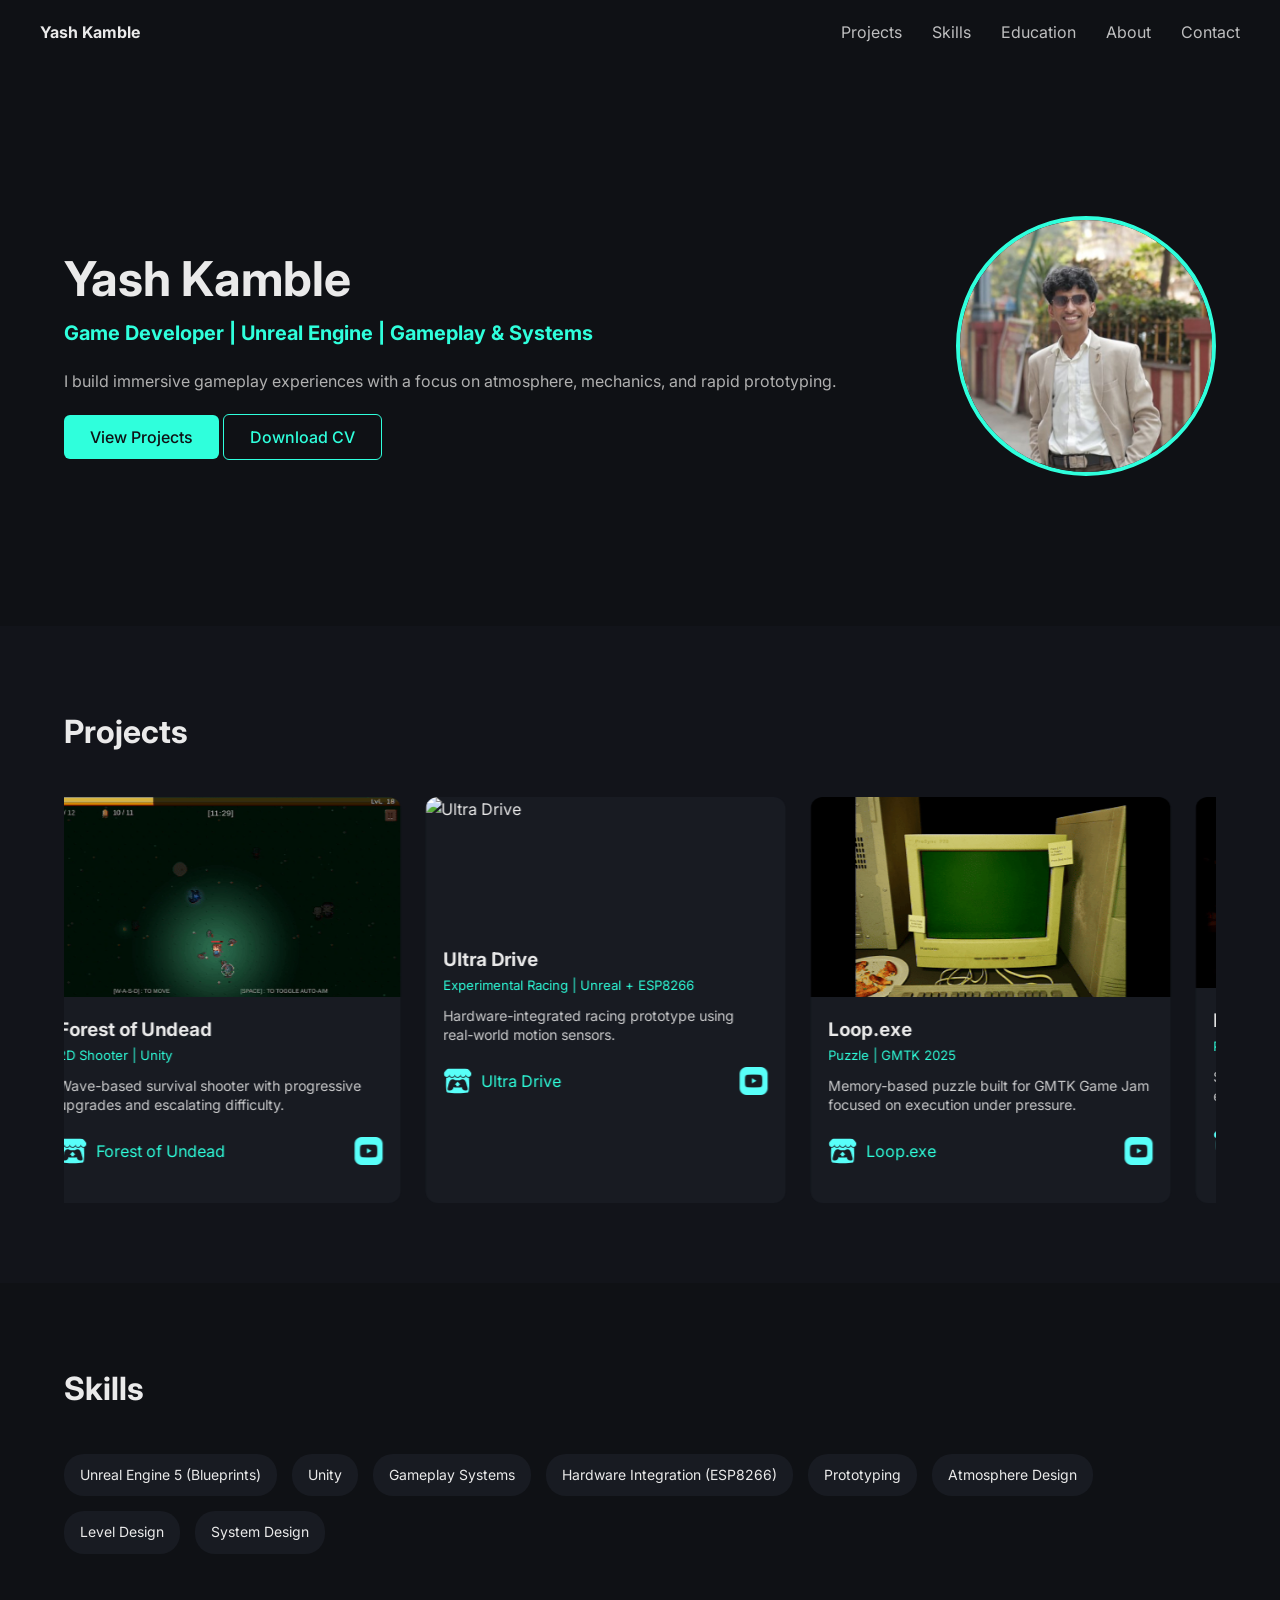
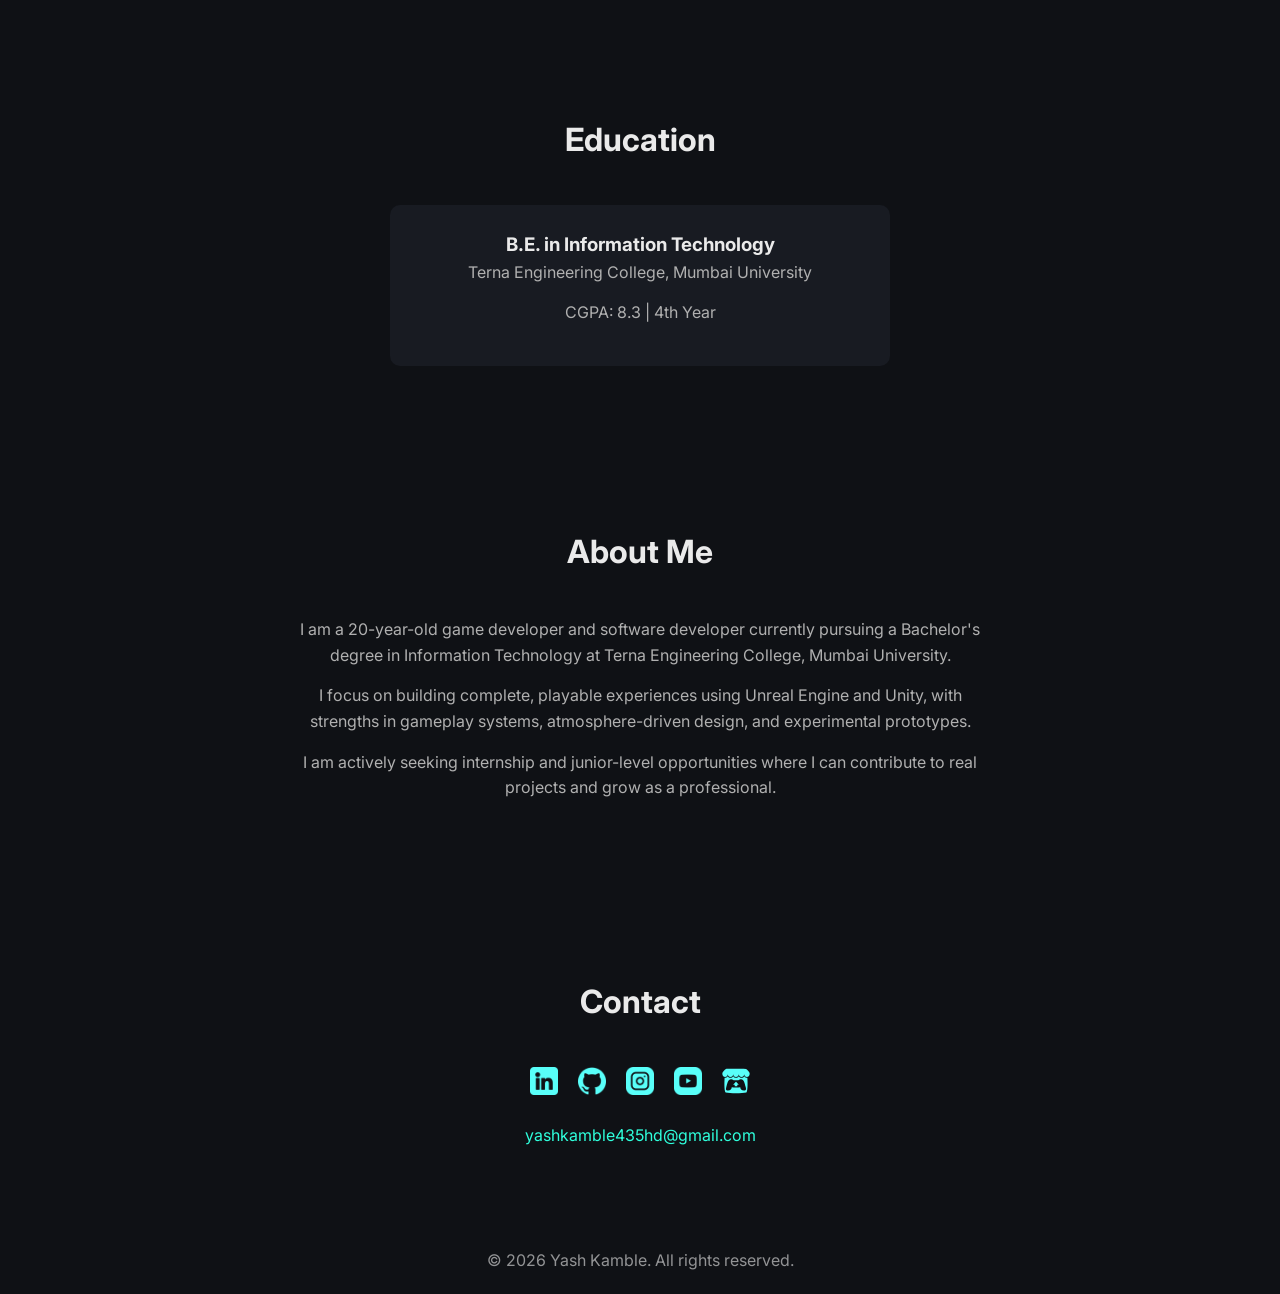
==== Index.html @ ee28f2c1 "Adding and intializing Portfolio Site" ====
<!DOCTYPE html>
<html lang="en">
<head>
    <meta charset="UTF-8">
    <meta name="viewport" content="width=device-width, initial-scale=1.0">
    <title>Yash Kamble | Game Developer</title>
    <link rel="stylesheet" href="style.css">
    <link href="https://fonts.googleapis.com/css2?family=Inter:wght@300;400;500;600;700&display=swap" rel="stylesheet">
</head>
<body>

<!-- NAVBAR -->
<nav class="navbar">
    <div class="container nav-inner">
        <div class="logo">Yash Kamble</div>
        <ul class="nav-links">
            <li><a href="#projects">Projects</a></li>
            <li><a href="#skills">Skills</a></li>
            <li><a href="#education">Education</a></li>
            <li><a href="#about">About</a></li>
            <li><a href="#contact">Contact</a></li>
        </ul>
    </div>
</nav>

<!-- HERO -->
<section class="hero">
    <div class="container hero-inner">
        <div class="hero-left">
            <h1>Yash Kamble</h1>
            <h2>Game Developer | Unreal Engine | Gameplay & Systems</h2>
            <p>I build immersive gameplay experiences with a focus on atmosphere, mechanics, and rapid prototyping.</p>
            <div class="hero-buttons">
                <a href="#projects" class="btn primary">View Projects</a>
                <a href="Documents/Yash_2026_Resume.pdf" class="btn secondary" target="_blank">Download CV</a>
            </div>
        </div>

        <div class="hero-right">
            <div class="profile-wrapper">
                <img src="Imgs/ProfilePic.jpeg" alt="Yash Kamble">
            </div>
        </div>
    </div>
</section>

<!-- PROJECTS -->
<section id="projects" class="projects">
    <div class="container">
        <h2 class="section-title">Projects</h2>

        <div class="projects-wrapper">
            <div class="projects-slider" id="projectsSlider">

                <!-- Forest of Undead -->
                <div class="project-card">
                    <img src="Imgs/Project/FotuGif1.gif" alt="Forest of Undead">
                    <div class="card-content">
                        <h3>Forest of Undead</h3>
                        <p class="project-meta">2D Shooter | Unity</p>
                        <p class="project-desc">
                            Wave-based survival shooter with progressive upgrades and escalating difficulty.
                        </p>
                        <div class="project-links">
                            <div class="itch-link">
                            <a class="social-icons" href="https://old-monkey.itch.io/forest-of-undead" target="_blank"><img src="Icons/Itchio.svg"></a>
                            <a class="social-icons" href="https://old-monkey.itch.io/forest-of-undead" target="_blank">Forest of Undead</a>
                            </div>
                            <a class="social-icons" href="https://www.youtube.com/channel/UCfPYMyD16am0YsGe_Pd9vEw" target="_blank"><img src="Icons/youtube.png"></a>
                        </div>
                        
                    </div>
                </div>

                <!-- Ultra Drive -->
                <div class="project-card">
                    <img src="Imgs/Project/UltraDriveGif1.gif" alt="Ultra Drive">
                    <div class="card-content">
                        <h3>Ultra Drive</h3>
                        <p class="project-meta">Experimental Racing | Unreal + ESP8266</p>
                        <p class="project-desc">
                            Hardware-integrated racing prototype using real-world motion sensors.
                        </p>
                        <div class="project-links">
                            <div class="itch-link">
                            <a class="social-icons" href="https://old-monkey.itch.io/ultra-drive" target="_blank"><img src="Icons/Itchio.svg"></a>
                            <a class="social-icons" href="https://old-monkey.itch.io/ultra-drive" target="_blank">Ultra Drive</a>
                            </div>
                            <a class="social-icons" href="https://www.youtube.com/channel/UCfPYMyD16am0YsGe_Pd9vEw" target="_blank"><img src="Icons/youtube.png"></a>
                        </div>
                    </div>
                </div>

                <!-- Loop.exe -->
                <div class="project-card">
                    <img src="Imgs/Project/Loopexe-Gif1.gif" alt="Loop.exe">
                    <div class="card-content">
                        <h3>Loop.exe</h3>
                        <p class="project-meta">Puzzle | GMTK 2025</p>
                        <p class="project-desc">
                            Memory-based puzzle built for GMTK Game Jam focused on execution under pressure.
                        </p>
                        <div class="project-links">
                            <div class="itch-link">
                            <a class="social-icons" href="https://old-monkey.itch.io/loopexe" target="_blank"><img src="Icons/Itchio.svg"></a>
                            <a class="social-icons" href="https://old-monkey.itch.io/loopexe" target="_blank">Loop.exe</a>
                            </div>
                            <a class="social-icons" href="https://www.youtube.com/channel/UCfPYMyD16am0YsGe_Pd9vEw" target="_blank"><img src="Icons/youtube.png"></a>
                        </div>
                    </div>
                </div>

                <!-- Hello Owner -->
                <div class="project-card">
                    <img src="Imgs/Project/HelloOwnerGif1.gif" alt="Hello Owner">
                    <div class="card-content">
                        <h3>Hello Owner</h3>
                        <p class="project-meta">Psychological Horror | Unreal</p>
                        <p class="project-desc">
                            Story-driven horror experience with multiple endings and environmental storytelling.
                        </p>
                        <div class="project-links">
                            <div class="itch-link">
                            <a class="social-icons" href="https://old-monkey.itch.io/hello-owner" target="_blank"><img src="Icons/Itchio.svg"></a>
                            <a class="social-icons" href="https://old-monkey.itch.io/hello-owner" target="_blank">Hello Owner</a>
                            </div>
                            <a class="social-icons" href="https://www.youtube.com/channel/UCfPYMyD16am0YsGe_Pd9vEw" target="_blank"><img src="Icons/youtube.png"></a>
                        </div>
                    </div>
                </div>

            </div>
        </div>
    </div>
</section>

<!-- SKILLS -->
<section id="skills" class="skills">
    <div class="container">
        <h2 class="section-title">Skills</h2>
        <div class="skills-grid">
            <span>Unreal Engine 5 (Blueprints)</span>
            <span>Unity</span>
            <span>Gameplay Systems</span>
            <span>Hardware Integration (ESP8266)</span>
            <span>Prototyping</span>
            <span>Atmosphere Design</span>
            <span>Level Design</span>
            <span>System Design</span>
        </div>
    </div>
</section>

<!-- EDUCATION -->
<section id="education" class="education">
    <div class="container center-section">
        <h2 class="section-title">Education</h2>
        <div class="education-card">
            <h3>B.E. in Information Technology</h3>
            <p>Terna Engineering College, Mumbai University</p>
            <p>CGPA: 8.3 | 4th Year</p>
        </div>
    </div>
</section>

<!-- ABOUT -->
<section id="about" class="about">
    <div class="container center-section">
        <h2 class="section-title">About Me</h2>
        <p>I am a 20-year-old game developer and software developer currently pursuing a Bachelor's degree in Information Technology at Terna Engineering College, Mumbai University.</p>
        <p>I focus on building complete, playable experiences using Unreal Engine and Unity, with strengths in gameplay systems, atmosphere-driven design, and experimental prototypes.</p>
        <p>I am actively seeking internship and junior-level opportunities where I can contribute to real projects and grow as a professional.</p>
    </div>
</section>

<!-- CONTACT -->
<section id="contact" class="contact">
    <div class="container center-section">
        <h2 class="section-title">Contact</h2>

        <div class="social-icons">
            <a href="https://www.linkedin.com/in/yash-kamble-93395a2a9/" target="_blank"><img src="Icons/linkedin.png"></a>
            <a href="https://github.com/yourprofile" target="_blank"><img src="Icons/github.png"></a>
            <a href="https://instagram.com/yourprofile" target="_blank"><img src="Icons/instagram.png"></a>
            <a href="https://www.youtube.com/channel/UCfPYMyD16am0YsGe_Pd9vEw" target="_blank"><img src="Icons/youtube.png"></a>
            <a href="https://old-monkey.itch.io" target="_blank"><img src="Icons/Itchio.svg"></a>
        </div>

        <a href="mailto:yashkamble435hd@gmail.com" class="email-link">yashkamble435hd@gmail.com</a>
    </div>
</section>

<footer class="footer">
    <p>© 2026 Yash Kamble. All rights reserved.</p>
</footer>

<script>
const slider = document.getElementById("projectsSlider");

let speed = 0.3; // lower = slower
let position = 0;
let isPaused = false;

// duplicate content
slider.innerHTML += slider.innerHTML;

function animate() {
    if (!isPaused) {
        position -= speed;

        if (Math.abs(position) >= slider.scrollWidth / 2) {
            position = 0;
        }

        slider.style.transform = `translateX(${position}px)`;
    }

    requestAnimationFrame(animate);
}

slider.addEventListener("mouseenter", () => isPaused = true);
slider.addEventListener("mouseleave", () => isPaused = false);

animate();
</script>


</body>
</html>
---- style.css ----
:root {
    --bg-main: #0f1115;
    --bg-secondary: #12141a;
    --card-bg: #181b22;
    --text-main: #eaeaea;
    --text-muted: #b0b0b0;
    --accent: #2fffdc;
}

* {
    margin: 0;
    padding: 0;
    box-sizing: border-box;
    font-family: 'Inter', sans-serif;
}

body {
    background-color: var(--bg-main);
    color: var(--text-main);
    line-height: 1.6;
    min-width: 320px;
}

.container {
    max-width: 1200px;
    margin: 0 auto;
    padding: 0 24px;
}

/* NAVBAR */

.navbar {
    position: sticky;
    top: 0;
    background: var(--bg-main);
    z-index: 100;
}

.nav-inner {
    display: flex;
    justify-content: space-between;
    align-items: center;
    padding: 20px 0;
}

.logo {
    font-weight: 700;
}

.nav-links {
    list-style: none;
    display: flex;
    gap: 30px;
}

.nav-links a {
    color: var(--text-main);
    text-decoration: none;
    opacity: 0.8;
}

.nav-links a:hover {
    color: var(--accent);
    opacity: 1;
}

/* HERO */

.hero {
    padding: 150px 0;
}

.hero-inner {
    display: flex;
    align-items: center;
    justify-content: space-between;
    gap: 40px;
}

.hero h1 {
    font-size: 48px;
}

.hero h2 {
    font-size: 20px;
    color: var(--accent);
    margin-bottom: 20px;
}

.hero p {
    color: var(--text-muted);
    margin-bottom: 30px;
}

.profile-wrapper {
    width: 260px;
    height: 260px;
    border-radius: 50%;
    overflow: hidden;
    border: 4px solid var(--accent);
}

.profile-wrapper img {
    width: 100%;
    height: 100%;
    object-fit: cover;
}

/* BUTTONS */

.btn {
    padding: 12px 26px;
    border-radius: 6px;
    text-decoration: none;
    font-weight: 500;
    transition: 0.3s;
}

.primary {
    background: var(--accent);
    color: var(--bg-main);
}

.secondary {
    border: 1px solid var(--accent);
    color: var(--accent);
}

.btn:hover {
    transform: translateY(-2px);
}

/* SECTIONS */

section {
    padding: 80px 0;
}

.section-title {
    font-size: 32px;
    margin-bottom: 40px;
}

/* PROJECTS */

.projects {
    background: var(--bg-secondary);
}

.projects-wrapper {
    overflow: hidden;
    width: 100%;
}

.projects-slider {
    display: flex;
    gap: 25px;
    width: max-content;
    will-change: transform;
}

/* CARD */

.project-card {
    width: 360px;
    background: var(--card-bg);
    border-radius: 12px;
    overflow: hidden;
    flex-shrink: 0;
    display: flex;
    flex-direction: column;
    transition: 0.3s;
}

.project-card:hover {
    transform: translateY(-6px);
}

.project-card img {
    width: 100%;
    height: 200px;
    object-fit: cover;
}

.card-content {
    padding: 18px;
    display: flex;
    flex-direction: column;
    height: 100%;
}

.project-meta {
    color: var(--accent);
    font-size: 13px;
    margin-bottom: 10px;
}

.project-desc {
    font-size: 14px;
    opacity: 0.85;
    line-height: 1.4;
    margin-bottom: 12px;

    display: -webkit-box;
    -webkit-line-clamp: 3;
    -webkit-box-orient: vertical;
    overflow: hidden;
}

.card-content a {
    margin-top: auto;
    color: var(--accent);
    text-decoration: none;
}

.project-links {
    display: flex;
    justify-content: space-between;
    gap: 10px;
    margin-top: 10px;
    margin-left: 0px;
    margin-right: 0px;
}
.itch-link {
    display: flex;
    gap: 10px;
    align-items: center;
}
/* SKILLS */

.skills-grid {
    display: flex;
    flex-wrap: wrap;
    gap: 15px;
}

.skills-grid span {
    background: var(--card-bg);
    padding: 10px 16px;
    border-radius: 20px;
    font-size: 14px;
}

/* CENTERED */

.center-section {
    text-align: center;
}

.center-section p {
    max-width: 700px;
    margin: 0 auto 15px;
    color: var(--text-muted);
}

/* EDUCATION */

.education-card {
    background: var(--card-bg);
    padding: 25px;
    border-radius: 10px;
    max-width: 500px;
    margin: 0 auto;
}

/* CONTACT */

.social-icons {
    display: flex;
    justify-content: center;
    gap: 20px;
    margin-bottom: 20px;
}

.social-icons img {
    width: 28px;
    height: 28px;
    filter: invert(85%) sepia(50%) saturate(500%) hue-rotate(110deg);
}

.email-link {
    color: var(--accent);
    text-decoration: none;
}

/* FOOTER */

.footer {
    text-align: center;
    padding: 20px;
    opacity: 0.6;
}

/* RESPONSIVE */

@media (max-width: 768px) {
    .hero-inner {
        flex-direction: column;
        text-align: center;
    }

    .hero h1 {
        font-size: 34px;
    }

    .profile-wrapper {
        width: 180px;
        height: 180px;
    }

    .nav-inner {
        flex-direction: column;
        gap: 10px;
    }

    .nav-links {
        flex-wrap: wrap;
        justify-content: center;
    }
}

@media (max-width: 480px) {
    section {
        padding: 50px 0;
    }

    .project-card {
        width: 280px;
    }

    .project-card img {
        height: 160px;
    }

    .project-desc {
        -webkit-line-clamp: 4;
    }
}
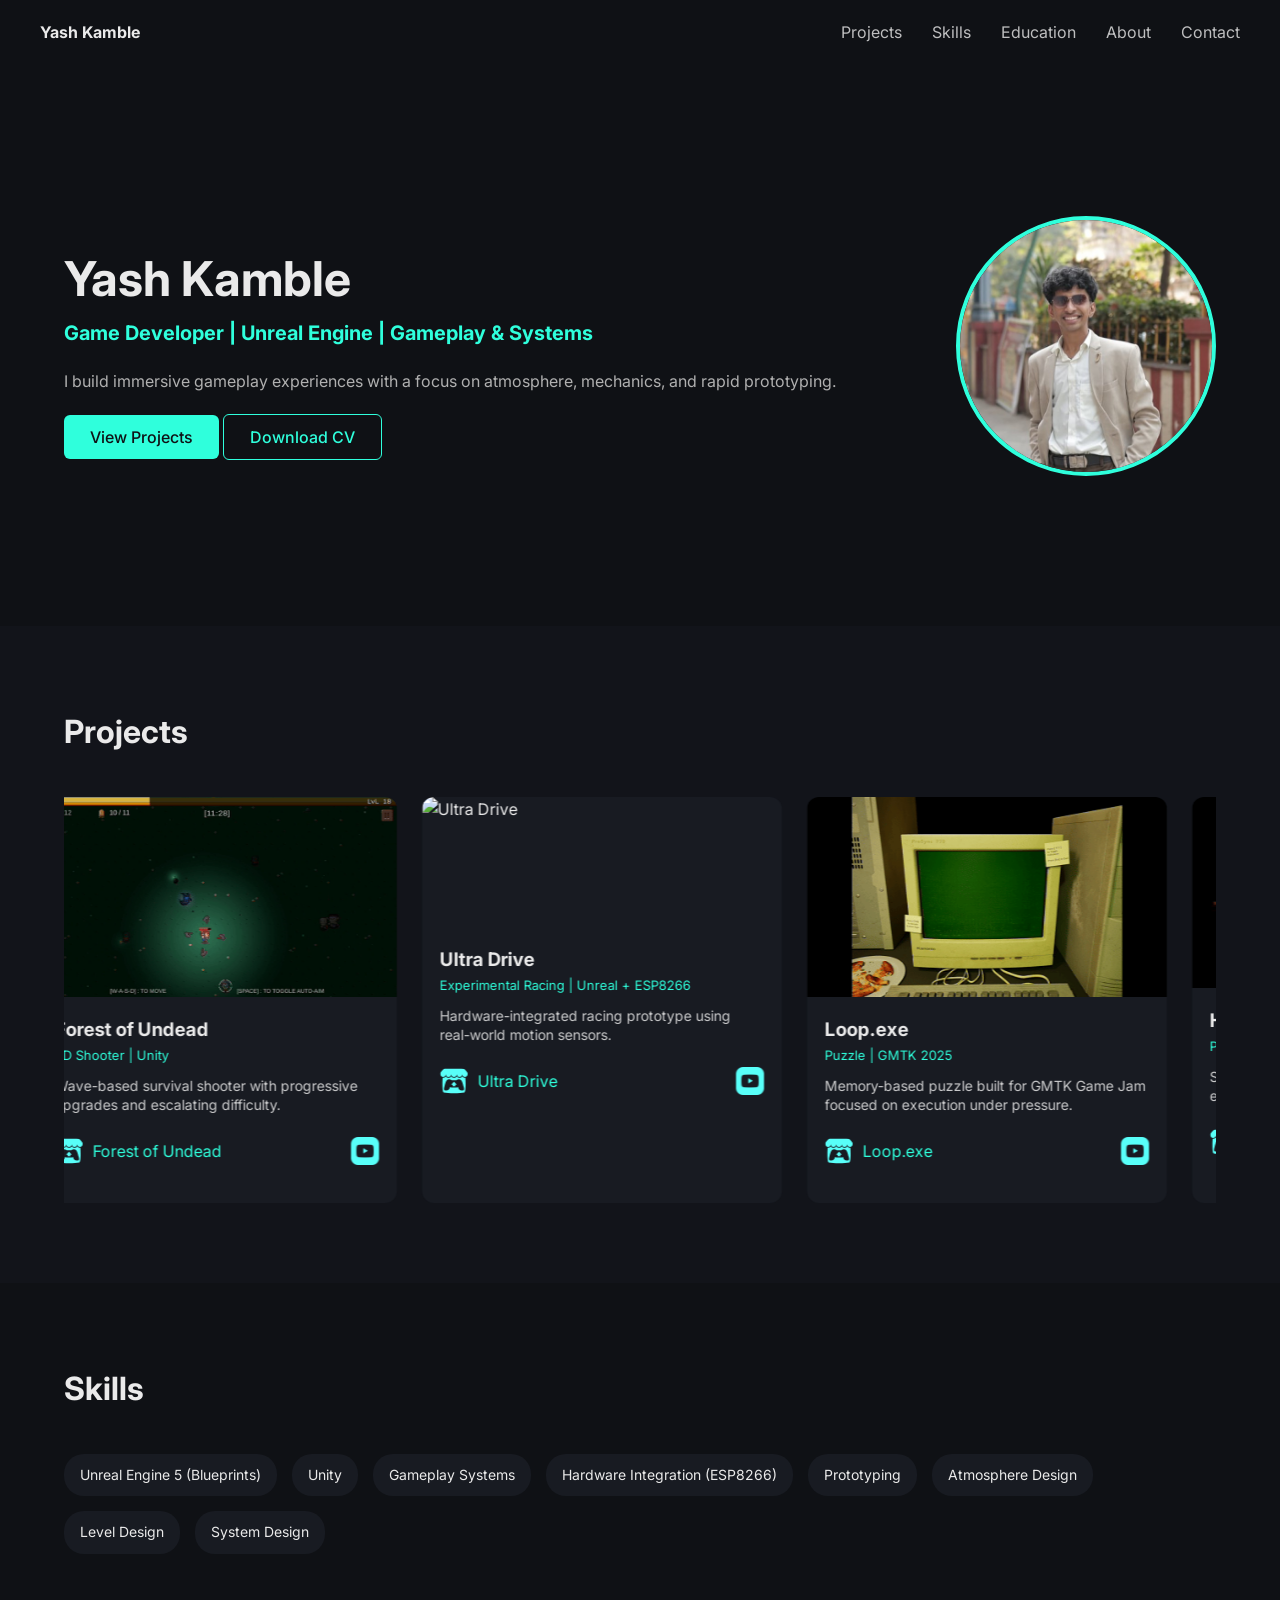
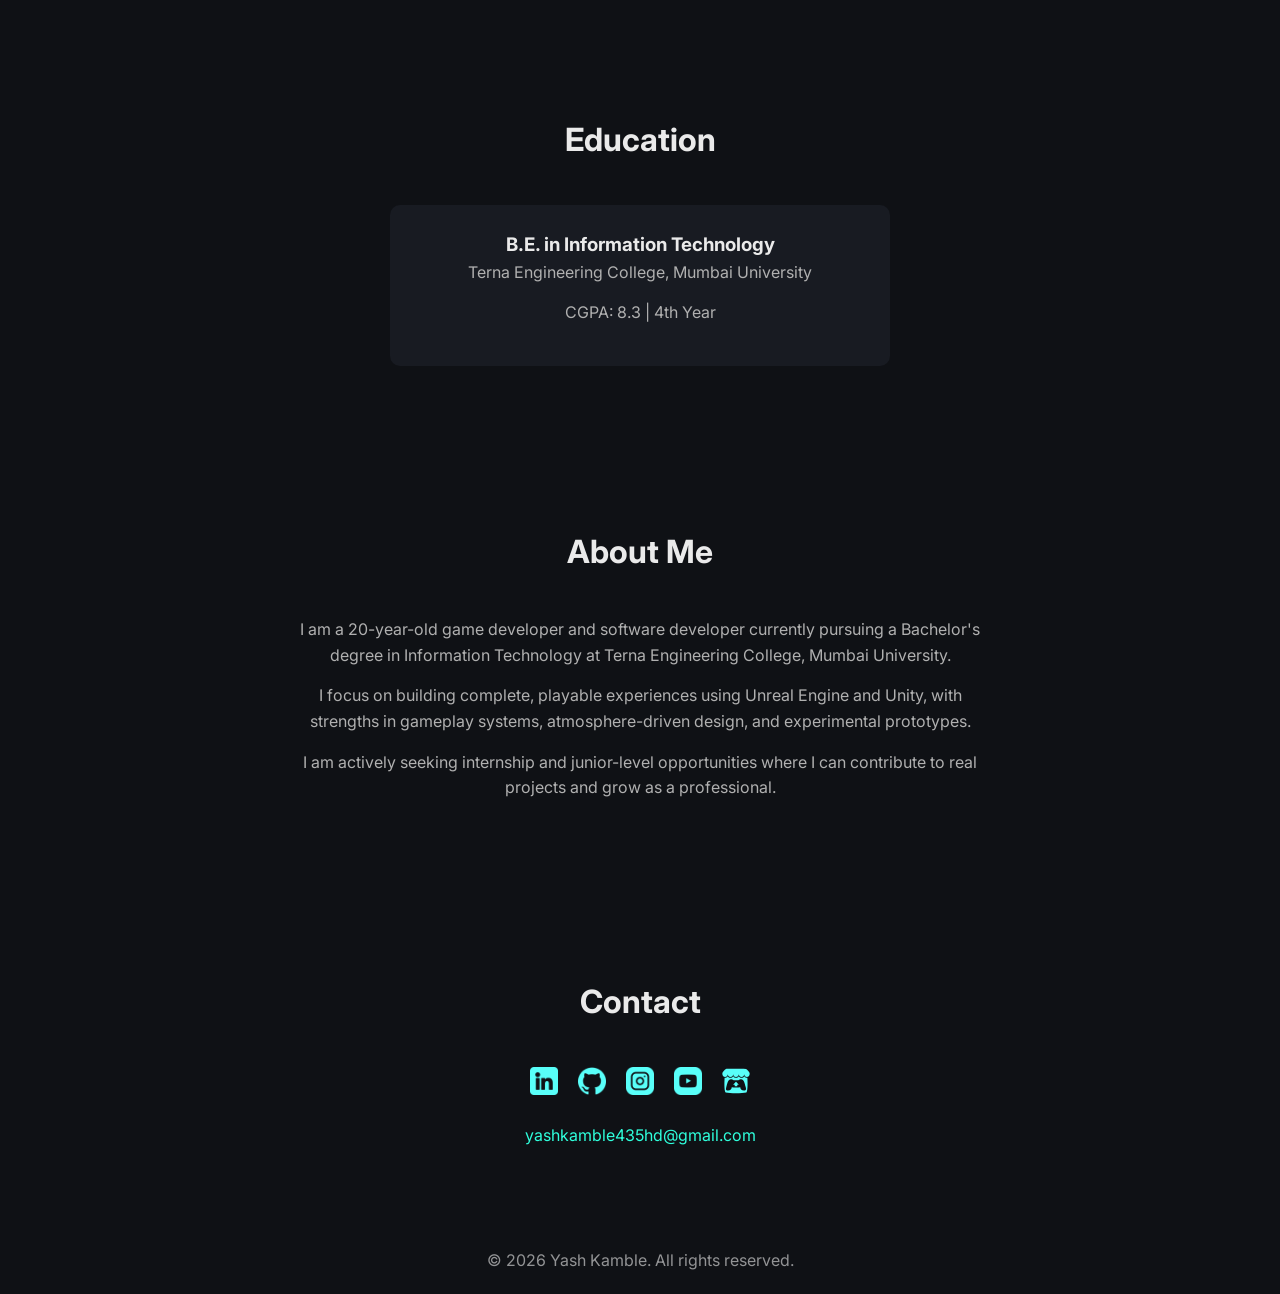
==== commit 4fd49b86: "fixing bugs" ====
--- a/Index.html
+++ b/Index.html
@@ -29,7 +29,7 @@
         <div class="hero-left">
             <h1>Yash Kamble</h1>
             <h2>Game Developer | Unreal Engine | Gameplay & Systems</h2>
-            <p>I build immersive gameplay experiences with a focus on atmosphere, mechanics, and rapid prototyping.</p>
+            <p>I build immersive gameplay experiences  with a focus on atmosphere, mechanics, and rapid prototyping.</p>
             <div class="hero-buttons">
                 <a href="#projects" class="btn primary">View Projects</a>
                 <a href="Documents/Yash_2026_Resume.pdf" class="btn secondary" target="_blank">Download CV</a>
